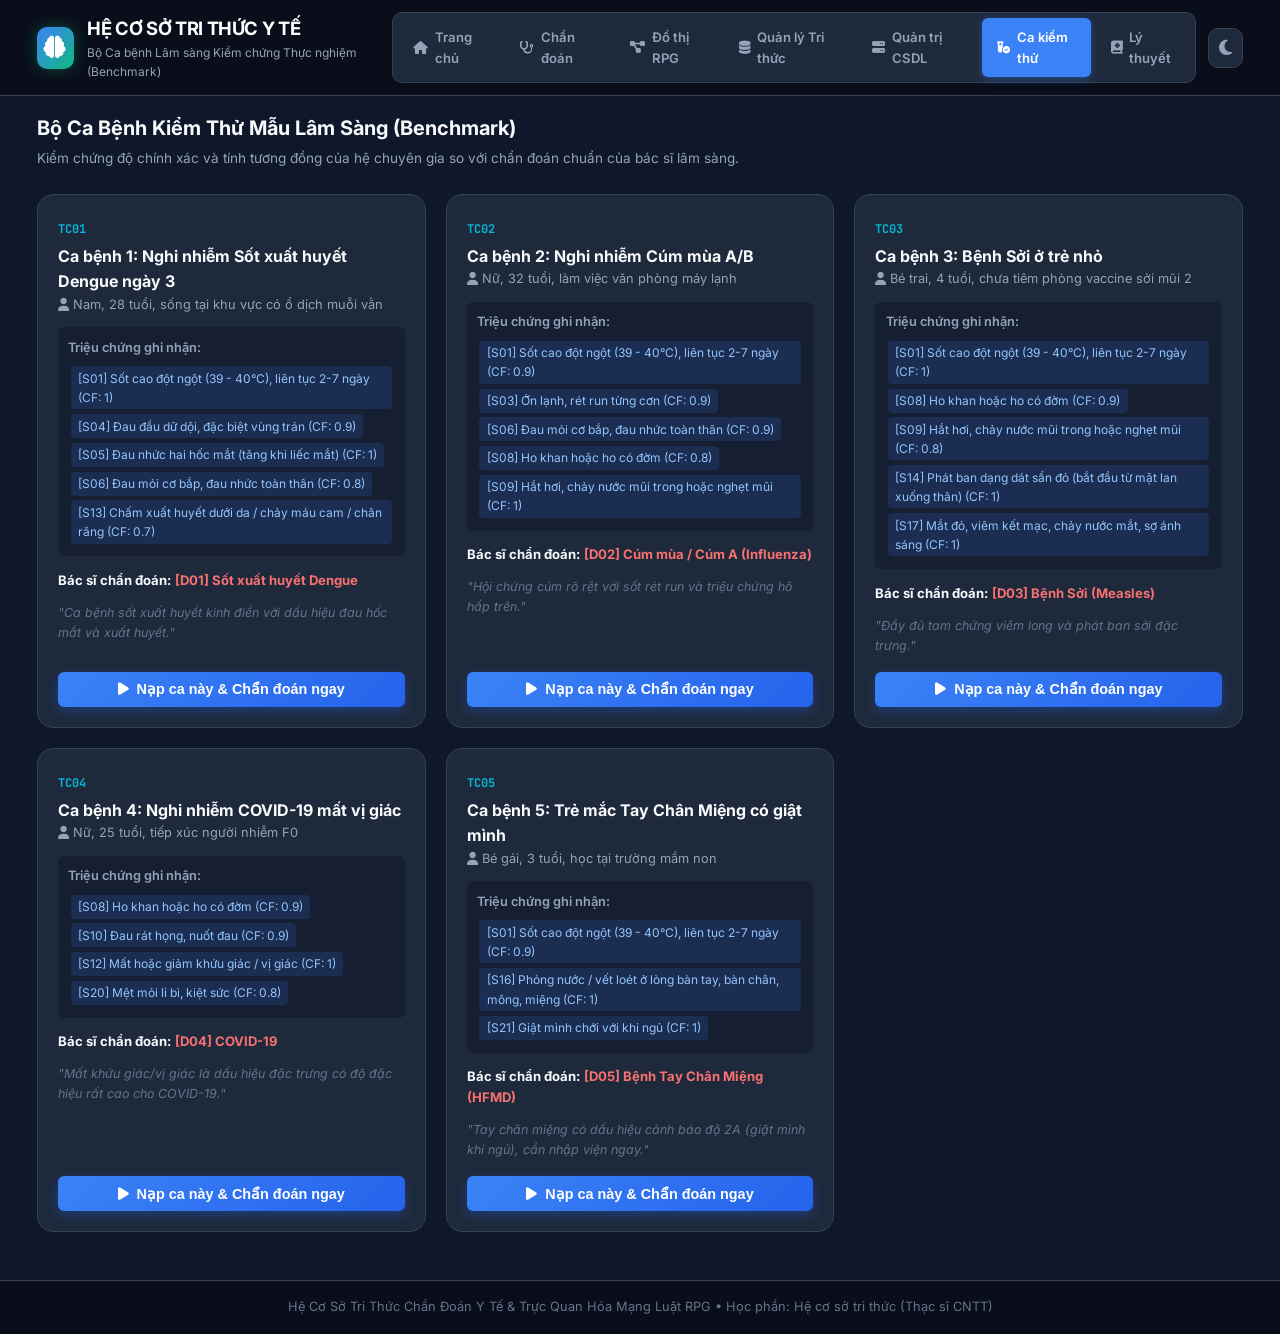
==== chuc_nang/ca_kiem_thu/ca_kiem_thu.html @ 0ede12bd "[fix] split folder" ====
<!DOCTYPE html>
<html lang="vi">
<head>
  <meta charset="UTF-8">
  <meta name="viewport" content="width=device-width, initial-scale=1.0">
  <title>Ca Bệnh Kiểm Thử Mẫu - Hệ Cơ Sở Tri Thức</title>
  
  <!-- FontAwesome Icons & CSS -->
  <link rel="stylesheet" href="https://cdnjs.cloudflare.com/ajax/libs/font-awesome/6.4.0/css/all.min.css">
  <link rel="stylesheet" href="../../css/tong_hop.css">
</head>
<body>

  <!-- ==================== APP HEADER ==================== -->
  <header class="app-header">
    <div class="header-container">
      <div class="brand-wrapper">
        <a href="../../index.html" style="text-decoration: none; display: flex; align-items: center; gap: 0.85rem;">
          <div class="brand-icon">
            <i class="fa-solid fa-brain"></i>
          </div>
          <div class="brand-text">
            <h1>HỆ CƠ SỞ TRI THỨC Y TẾ</h1>
            <p>Bộ Ca bệnh Lâm sàng Kiểm chứng Thực nghiệm (Benchmark)</p>
          </div>
        </a>
      </div>

      <div style="display: flex; align-items: center; gap: 0.75rem;">
        <nav class="nav-tabs">
          <a href="../../index.html" class="nav-btn">
            <i class="fa-solid fa-house"></i> Trang chủ
          </a>
          <a href="../chan_doan/chan_doan.html" class="nav-btn">
            <i class="fa-solid fa-stethoscope"></i> Chẩn đoán
          </a>
          <a href="../do_thi_rpg/do_thi_rpg.html" class="nav-btn">
            <i class="fa-solid fa-project-diagram"></i> Đồ thị RPG
          </a>
          <a href="../quan_ly_tri_thuc/quan_ly_tri_thuc.html" class="nav-btn">
            <i class="fa-solid fa-database"></i> Quản lý Tri thức
          </a>
          <a href="../quan_tri_csdl/quan_tri_csdl.html" class="nav-btn">
            <i class="fa-solid fa-server"></i> Quản trị CSDL
          </a>
          <a href="ca_kiem_thu.html" class="nav-btn active">
            <i class="fa-solid fa-vial-circle-check"></i> Ca kiểm thử
          </a>
          <a href="../ly_thuyet/ly_thuyet.html" class="nav-btn">
            <i class="fa-solid fa-book-medical"></i> Lý thuyết
          </a>
        </nav>

        <button id="btnThemeToggle" class="btn-theme-toggle" title="Chuyển đổi Chế độ Sáng / Tối">
          <i class="fa-solid fa-moon" id="themeToggleIcon"></i>
        </button>
      </div>
    </div>
  </header>

  <!-- ==================== MAIN CONTENT ==================== -->
  <main class="main-wrapper">
    <div style="margin-bottom: 1.5rem;">
      <h2 style="font-size: 1.25rem; font-weight: 700;">Bộ Ca Bệnh Kiểm Thử Mẫu Lâm Sàng (Benchmark)</h2>
      <p style="font-size: 0.85rem; color: var(--text-secondary); margin-top: 0.25rem;">
        Kiểm chứng độ chính xác và tính tương đồng của hệ chuyên gia so với chẩn đoán chuẩn của bác sĩ lâm sàng.
      </p>
    </div>

    <div class="test-cases-grid" id="testCasesContainer"></div>
  </main>

  <!-- ==================== FOOTER ==================== -->
  <footer class="app-footer">
    <p>Hệ Cơ Sở Tri Thức Chẩn Đoán Y Tế & Trực Quan Hóa Mạng Luật RPG • Học phần: Hệ cơ sở tri thức (Thạc sĩ CNTT)</p>
  </footer>

  <!-- ==================== SCRIPTS ==================== -->
  <script src="../../js/tien_ich_chung.js"></script>
  <script src="../../js/co_so_du_lieu/tri_thuc_mac_dinh.js"></script>
  <script src="../../js/co_so_du_lieu/dong_co_csdl.js"></script>
  <script src="../quan_ly_tri_thuc/mo_hinh_tri_thuc.js"></script>
  <script src="dieu_khien_kiem_thu.js"></script>

  <script>
    document.addEventListener("DOMContentLoaded", async () => {
      const dbEngine = new DatabaseEngine();
      try { await dbEngine.init(); } catch (e) {}

      const kbManager = new KnowledgeBaseManager(dbEngine);
      const testcasesController = new TestCasesController({
        kbManager,
        onLoadTestCase: (symptomsMap) => {
          // Lưu ca bệnh vào sessionStorage và chuyển trang
          sessionStorage.setItem("LOAD_TESTCASE_SYMPTOMS", JSON.stringify(symptomsMap));
          window.location.href = "../chan_doan/chan_doan.html";
        }
      });

      testcasesController.renderTestCases();
    });
  </script>
</body>
</html>
---- css/tong_hop.css ----
/* ==========================================================================
   TẬP HỢP TẤT CẢ ĐỊNH DẠNG CSS (CSS TỔNG HỢP)
   Tổ chức theo Kiến trúc Module Chức Năng Tiếng Việt
   ========================================================================== */

/* 1. Nền tảng dùng chung (Giao diện gốc, biến màu & thành phần dùng chung) */
@import url('nen_tang.css');
@import url('thanh_phan.css');

/* 2. Định dạng riêng biệt của từng màn hình / chức năng */
@import url('../chuc_nang/chan_doan/chan_doan.css');
@import url('../chuc_nang/do_thi_rpg/do_thi_rpg.css');
@import url('../chuc_nang/quan_ly_tri_thuc/quan_ly_tri_thuc.css');
@import url('../chuc_nang/quan_tri_csdl/quan_tri_csdl.css');
@import url('../chuc_nang/ca_kiem_thu/ca_kiem_thu.css');
@import url('../chuc_nang/ly_thuyet/ly_thuyet.css');
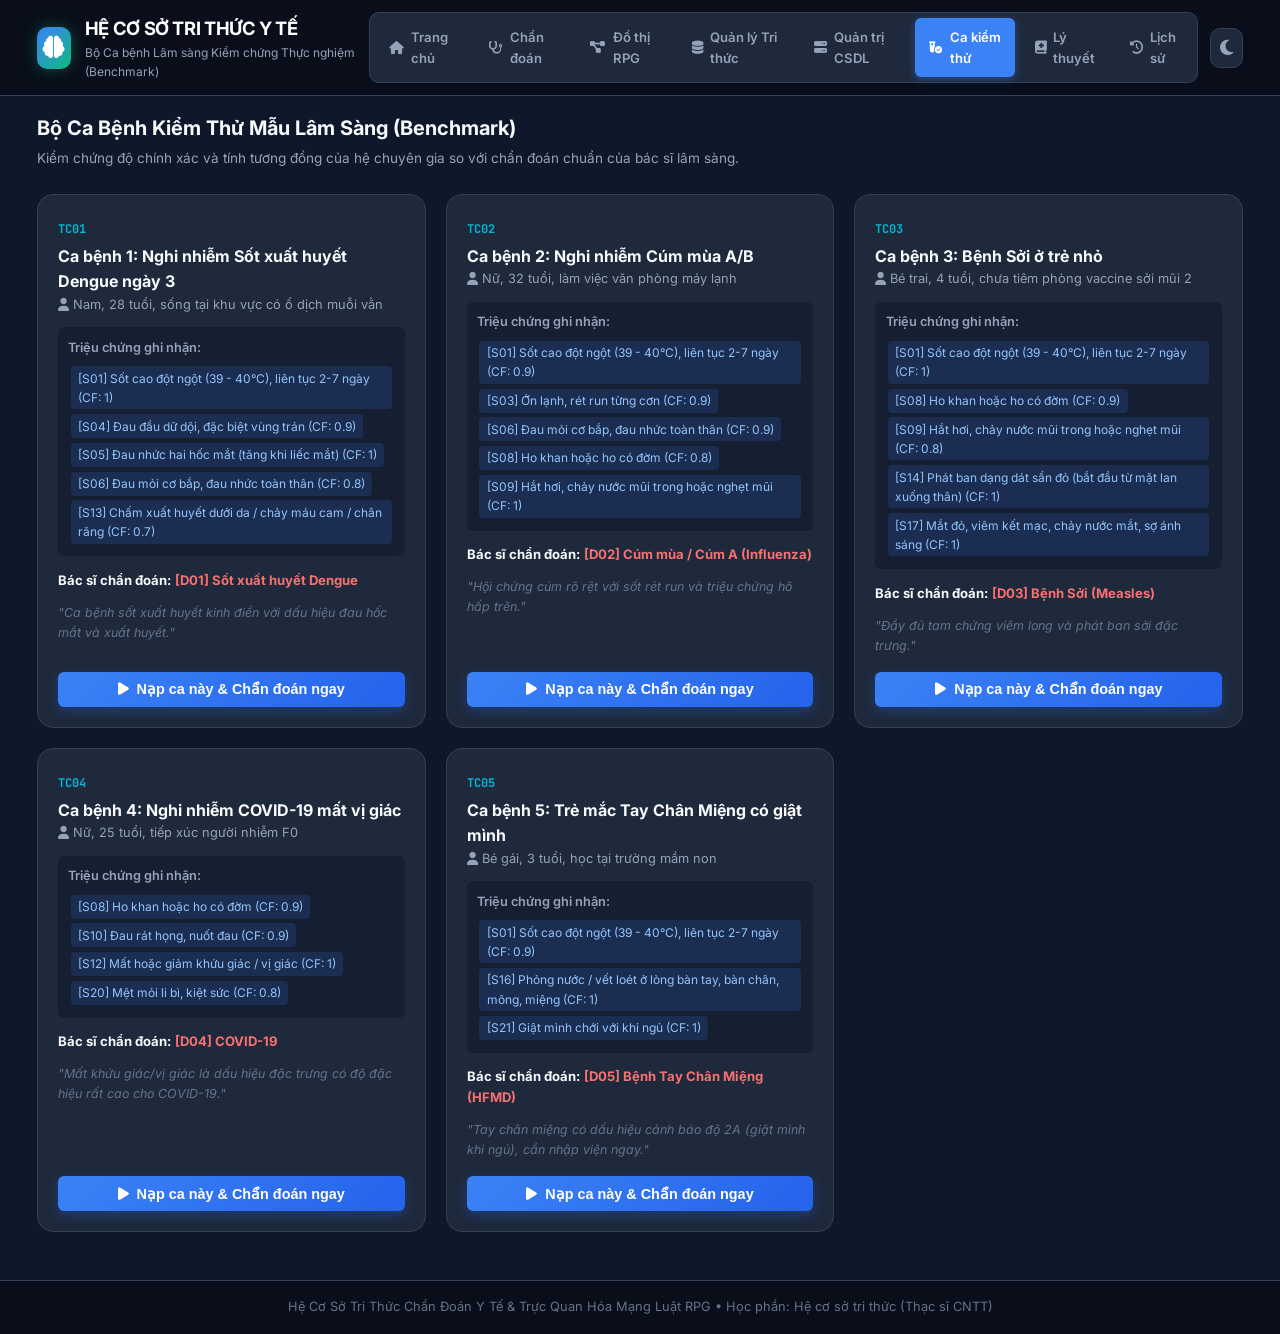
==== commit 52844ea6: "phien + lich lich_su_chan_doan" ====
--- a/chuc_nang/ca_kiem_thu/ca_kiem_thu.html
+++ b/chuc_nang/ca_kiem_thu/ca_kiem_thu.html
@@ -48,6 +48,9 @@
           </a>
           <a href="../ly_thuyet/ly_thuyet.html" class="nav-btn">
             <i class="fa-solid fa-book-medical"></i> Lý thuyết
+          </a>
+          <a href="../lich_su_chan_doan/lich_su_chan_doan.html" class="nav-btn">
+            <i class="fa-solid fa-clock-rotate-left"></i> Lịch sử
           </a>
         </nav>
 
--- a/css/tong_hop.css
+++ b/css/tong_hop.css
@@ -14,3 +14,4 @@
 @import url('../chuc_nang/quan_tri_csdl/quan_tri_csdl.css');
 @import url('../chuc_nang/ca_kiem_thu/ca_kiem_thu.css');
 @import url('../chuc_nang/ly_thuyet/ly_thuyet.css');
+@import url('../chuc_nang/lich_su_chan_doan/lich_su_chan_doan.css');
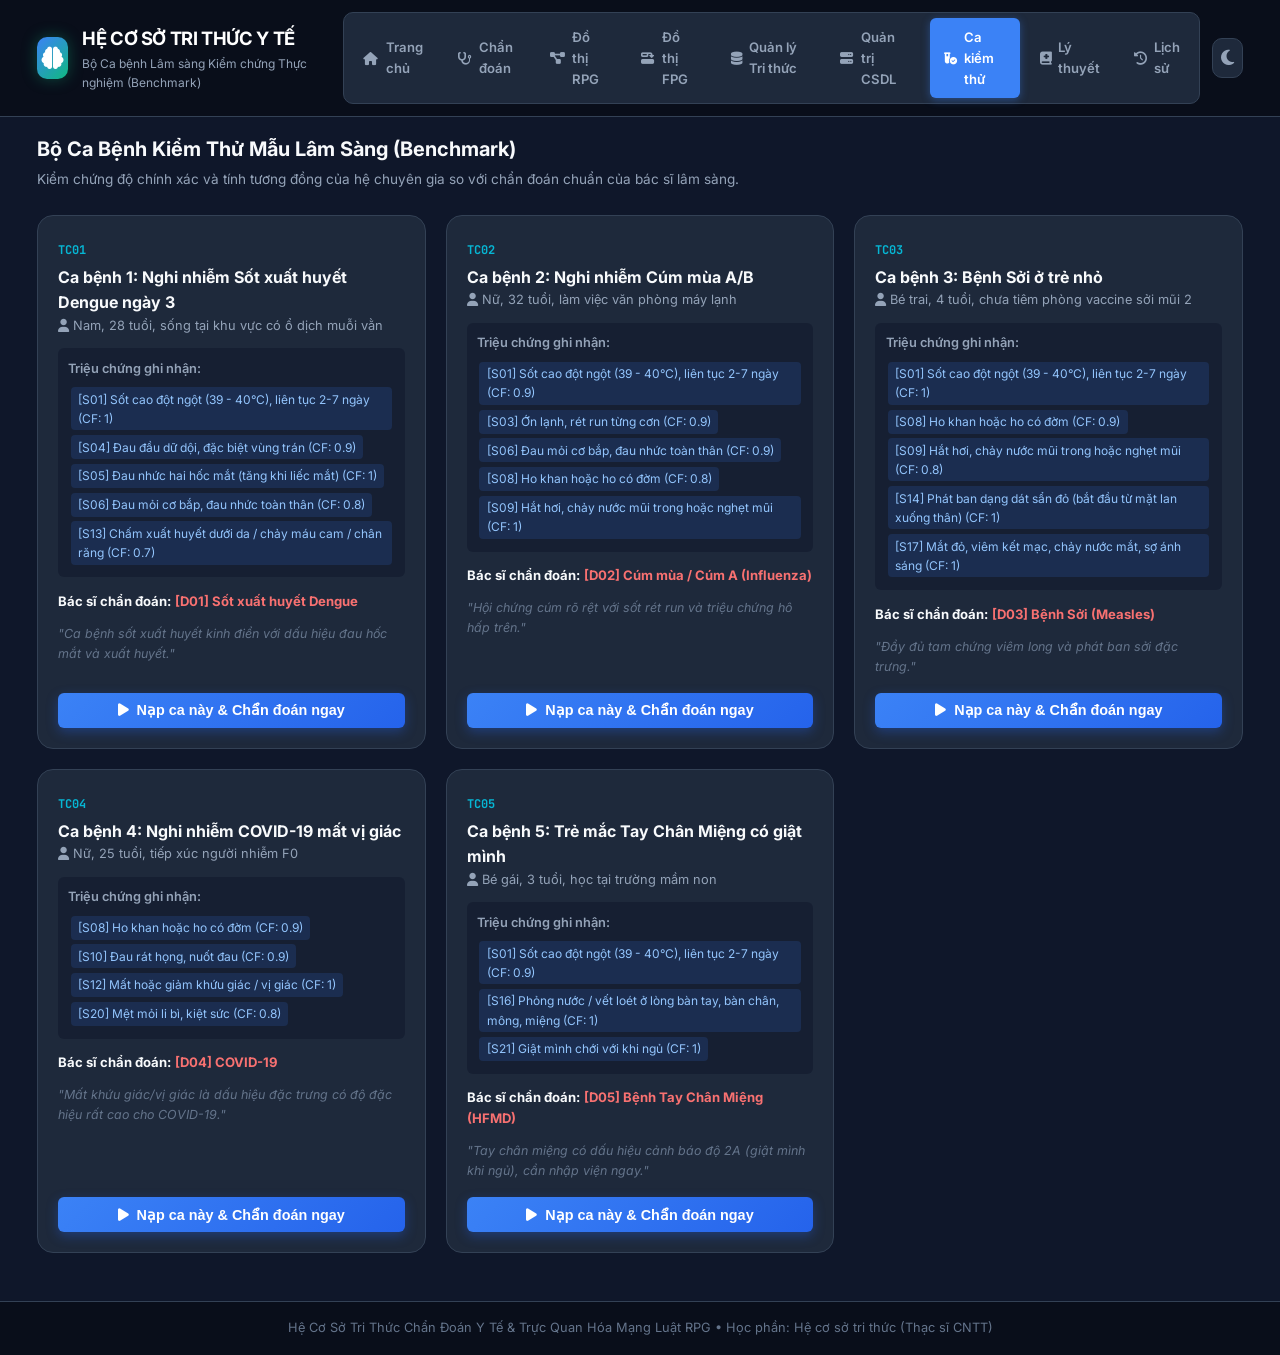
==== commit 8a9c68ab: "Thêm mới đồ thị fpg" ====
--- a/chuc_nang/ca_kiem_thu/ca_kiem_thu.html
+++ b/chuc_nang/ca_kiem_thu/ca_kiem_thu.html
@@ -36,6 +36,9 @@
           </a>
           <a href="../do_thi_rpg/do_thi_rpg.html" class="nav-btn">
             <i class="fa-solid fa-project-diagram"></i> Đồ thị RPG
+          </a>
+          <a href="../do_thi_fpg/do_thi_fpg.html" class="nav-btn">
+            <i class="fa-solid fa-diagram-successor"></i> Đồ thị FPG
           </a>
           <a href="../quan_ly_tri_thuc/quan_ly_tri_thuc.html" class="nav-btn">
             <i class="fa-solid fa-database"></i> Quản lý Tri thức
--- a/css/tong_hop.css
+++ b/css/tong_hop.css
@@ -10,6 +10,7 @@
 /* 2. Định dạng riêng biệt của từng màn hình / chức năng */
 @import url('../chuc_nang/chan_doan/chan_doan.css');
 @import url('../chuc_nang/do_thi_rpg/do_thi_rpg.css');
+@import url('../chuc_nang/do_thi_fpg/do_thi_fpg.css');
 @import url('../chuc_nang/quan_ly_tri_thuc/quan_ly_tri_thuc.css');
 @import url('../chuc_nang/quan_tri_csdl/quan_tri_csdl.css');
 @import url('../chuc_nang/ca_kiem_thu/ca_kiem_thu.css');
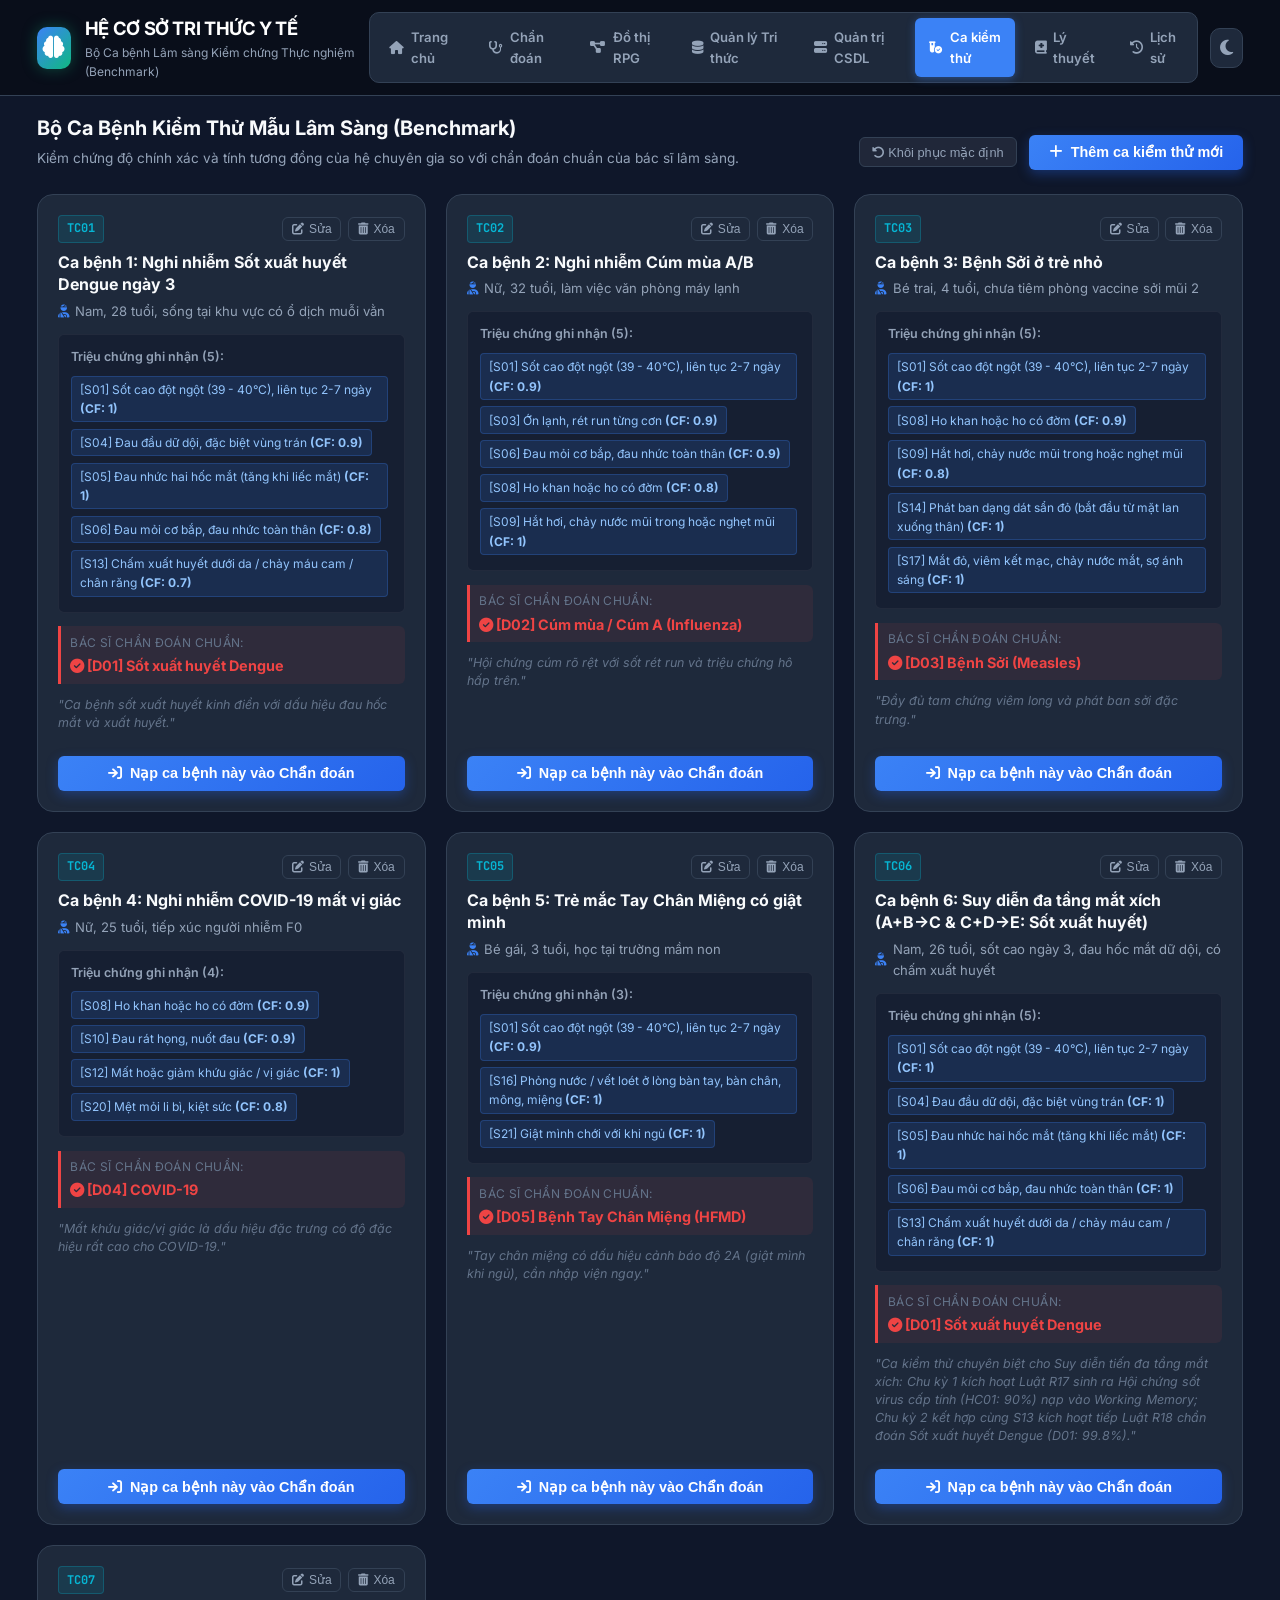
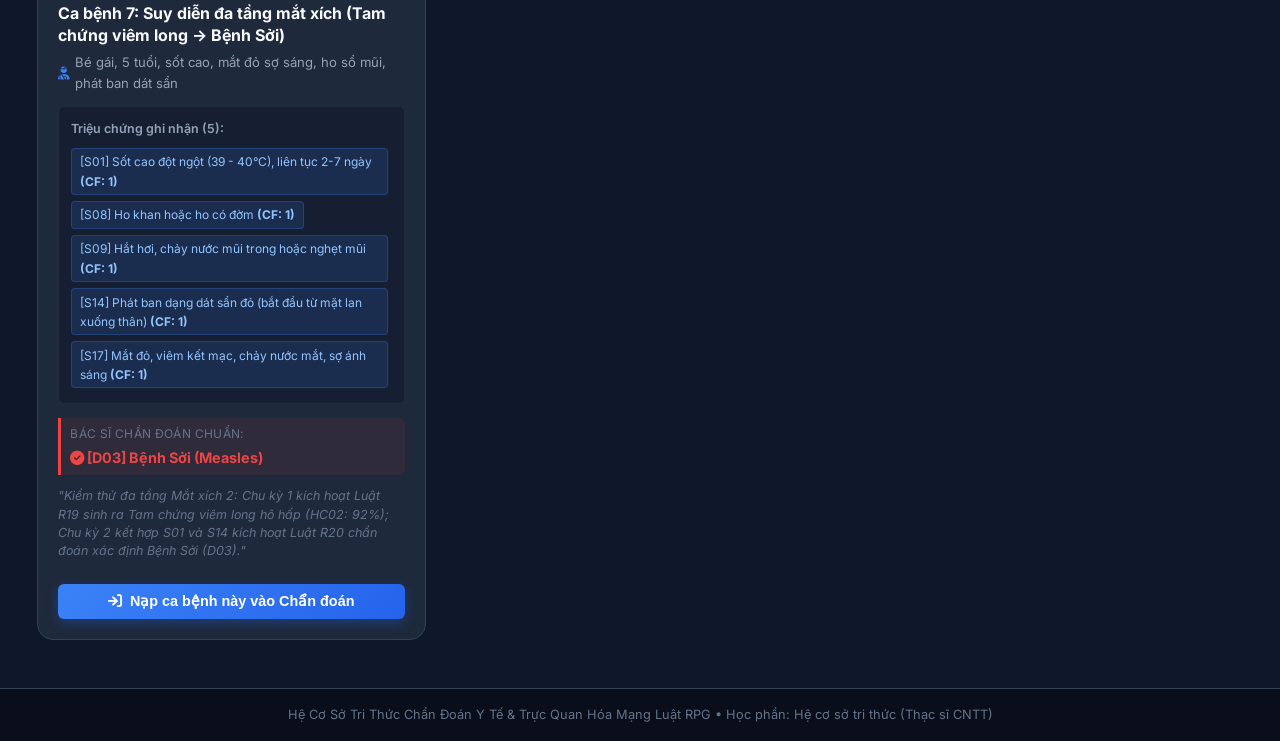
==== commit 409007ba: "update Ca mẫu (Ca kiểm thử) +  Bỏ Chẩn đoán ngay" ====
--- a/chuc_nang/ca_kiem_thu/ca_kiem_thu.html
+++ b/chuc_nang/ca_kiem_thu/ca_kiem_thu.html
@@ -37,9 +37,6 @@
           <a href="../do_thi_rpg/do_thi_rpg.html" class="nav-btn">
             <i class="fa-solid fa-project-diagram"></i> Đồ thị RPG
           </a>
-          <a href="../do_thi_fpg/do_thi_fpg.html" class="nav-btn">
-            <i class="fa-solid fa-diagram-successor"></i> Đồ thị FPG
-          </a>
           <a href="../quan_ly_tri_thuc/quan_ly_tri_thuc.html" class="nav-btn">
             <i class="fa-solid fa-database"></i> Quản lý Tri thức
           </a>
@@ -66,15 +63,99 @@
 
   <!-- ==================== MAIN CONTENT ==================== -->
   <main class="main-wrapper">
-    <div style="margin-bottom: 1.5rem;">
-      <h2 style="font-size: 1.25rem; font-weight: 700;">Bộ Ca Bệnh Kiểm Thử Mẫu Lâm Sàng (Benchmark)</h2>
-      <p style="font-size: 0.85rem; color: var(--text-secondary); margin-top: 0.25rem;">
-        Kiểm chứng độ chính xác và tính tương đồng của hệ chuyên gia so với chẩn đoán chuẩn của bác sĩ lâm sàng.
-      </p>
+    <div style="display: flex; justify-content: space-between; align-items: flex-end; margin-bottom: 1.5rem; flex-wrap: wrap; gap: 1rem;">
+      <div>
+        <h2 style="font-size: 1.25rem; font-weight: 700;">Bộ Ca Bệnh Kiểm Thử Mẫu Lâm Sàng (Benchmark)</h2>
+        <p style="font-size: 0.85rem; color: var(--text-secondary); margin-top: 0.25rem;">
+          Kiểm chứng độ chính xác và tính tương đồng của hệ chuyên gia so với chẩn đoán chuẩn của bác sĩ lâm sàng.
+        </p>
+      </div>
+      <div style="display: flex; gap: 0.75rem; align-items: center;">
+        <button id="btnResetTestCases" class="btn-secondary" title="Khôi phục danh sách ca mẫu về mặc định">
+          <i class="fa-solid fa-rotate-left"></i> Khôi phục mặc định
+        </button>
+        <button id="btnOpenAddTestCaseModal" class="btn-primary">
+          <i class="fa-solid fa-plus"></i> Thêm ca kiểm thử mới
+        </button>
+      </div>
     </div>
 
     <div class="test-cases-grid" id="testCasesContainer"></div>
   </main>
+
+  <!-- ==================== MODAL: THÊM / SỬA CA KIỂM THỬ ==================== -->
+  <div id="modalTestCaseForm" class="modal-backdrop">
+    <div class="modal-card" style="max-width: 720px;">
+      <div class="modal-header">
+        <div class="modal-title">
+          <i class="fa-solid fa-vial-circle-check" style="color: var(--color-primary);"></i>
+          <span id="modalTcTitle">Thêm Ca Bệnh Kiểm Thử Mới</span>
+        </div>
+        <button class="modal-close-btn" data-close="modalTestCaseForm">&times;</button>
+      </div>
+
+      <form id="formTestCase" onsubmit="return false;">
+        <div class="modal-form-grid">
+          <div class="form-group">
+            <label class="form-label" for="tcFormId">Mã Ca Kiểm Thử (ID)</label>
+            <input type="text" id="tcFormId" class="form-control" placeholder="Tự sinh (VD: TC06)" />
+            <small style="font-size: 0.72rem; color: var(--text-muted);">Để trống hệ thống sẽ tự động tạo mã kế tiếp</small>
+          </div>
+
+          <div class="form-group">
+            <label class="form-label" for="tcFormDisease">Chẩn Đoán Kết Luận Chuẩn (Bác sĩ) <span style="color: #ef4444;">*</span></label>
+            <select id="tcFormDisease" class="form-control" required></select>
+          </div>
+        </div>
+
+        <div class="form-group">
+          <label class="form-label" for="tcFormName">Tên Ca Bệnh Lâm Sàng <span style="color: #ef4444;">*</span></label>
+          <input type="text" id="tcFormName" class="form-control" placeholder="VD: Ca bệnh 6: Nghi nhiễm Sốt Rét thể ác tính" required />
+        </div>
+
+        <div class="form-group">
+          <label class="form-label" for="tcFormPatient">Thông Tin / Dịch Tễ Bệnh Nhân</label>
+          <input type="text" id="tcFormPatient" class="form-control" placeholder="VD: Nam, 35 tuổi, vừa trở về từ vùng rừng rậm Tây Nguyên" />
+        </div>
+
+        <div class="form-group">
+          <label class="form-label" for="tcFormNote">Ghi Chú Lâm Sàng / Lập Luận Y Khoa</label>
+          <textarea id="tcFormNote" class="form-control" rows="2" placeholder="Ghi chú về triệu chứng khu biệt, diễn tiến hoặc lưu ý cận lâm sàng..."></textarea>
+        </div>
+
+        <!-- SYMPTOM PICKER -->
+        <div class="form-group">
+          <div style="display: flex; justify-content: space-between; align-items: center; margin-bottom: 0.35rem;">
+            <label class="form-label" style="margin-bottom: 0;">
+              Danh Sách Triệu Chứng Lâm Sàng <span style="color: #ef4444;">*</span>
+            </label>
+            <span id="tcSelectedCountBadge" class="badge badge-medium">Đã chọn: 0</span>
+          </div>
+
+          <div class="symptom-picker-container">
+            <div class="symptom-picker-header">
+              <div style="position: relative; flex: 1;">
+                <i class="fa-solid fa-magnifying-glass" style="position: absolute; left: 0.65rem; top: 50%; transform: translateY(-50%); font-size: 0.8rem; color: var(--text-muted);"></i>
+                <input type="text" id="tcSymptomSearch" class="form-control" style="padding-left: 2rem; font-size: 0.8rem;" placeholder="Tìm kiếm nhanh triệu chứng..." />
+              </div>
+              <select id="tcCategoryFilter" class="form-control" style="width: auto; max-width: 170px; font-size: 0.8rem;">
+                <option value="all">Tất cả nhóm</option>
+              </select>
+            </div>
+
+            <div class="symptom-picker-list" id="tcSymptomsList"></div>
+          </div>
+        </div>
+
+        <div style="display: flex; justify-content: flex-end; gap: 0.75rem; margin-top: 1.5rem; padding-top: 1rem; border-top: 1px solid var(--border-color);">
+          <button type="button" class="btn-secondary modal-close-btn" data-close="modalTestCaseForm">Hủy bỏ</button>
+          <button type="button" id="btnSaveTestCase" class="btn-primary">
+            <i class="fa-solid fa-floppy-disk"></i> Lưu ca kiểm thử
+          </button>
+        </div>
+      </form>
+    </div>
+  </div>
 
   <!-- ==================== FOOTER ==================== -->
   <footer class="app-footer">
@@ -103,7 +184,7 @@
         }
       });
 
-      testcasesController.renderTestCases();
+      testcasesController.init();
     });
   </script>
 </body>
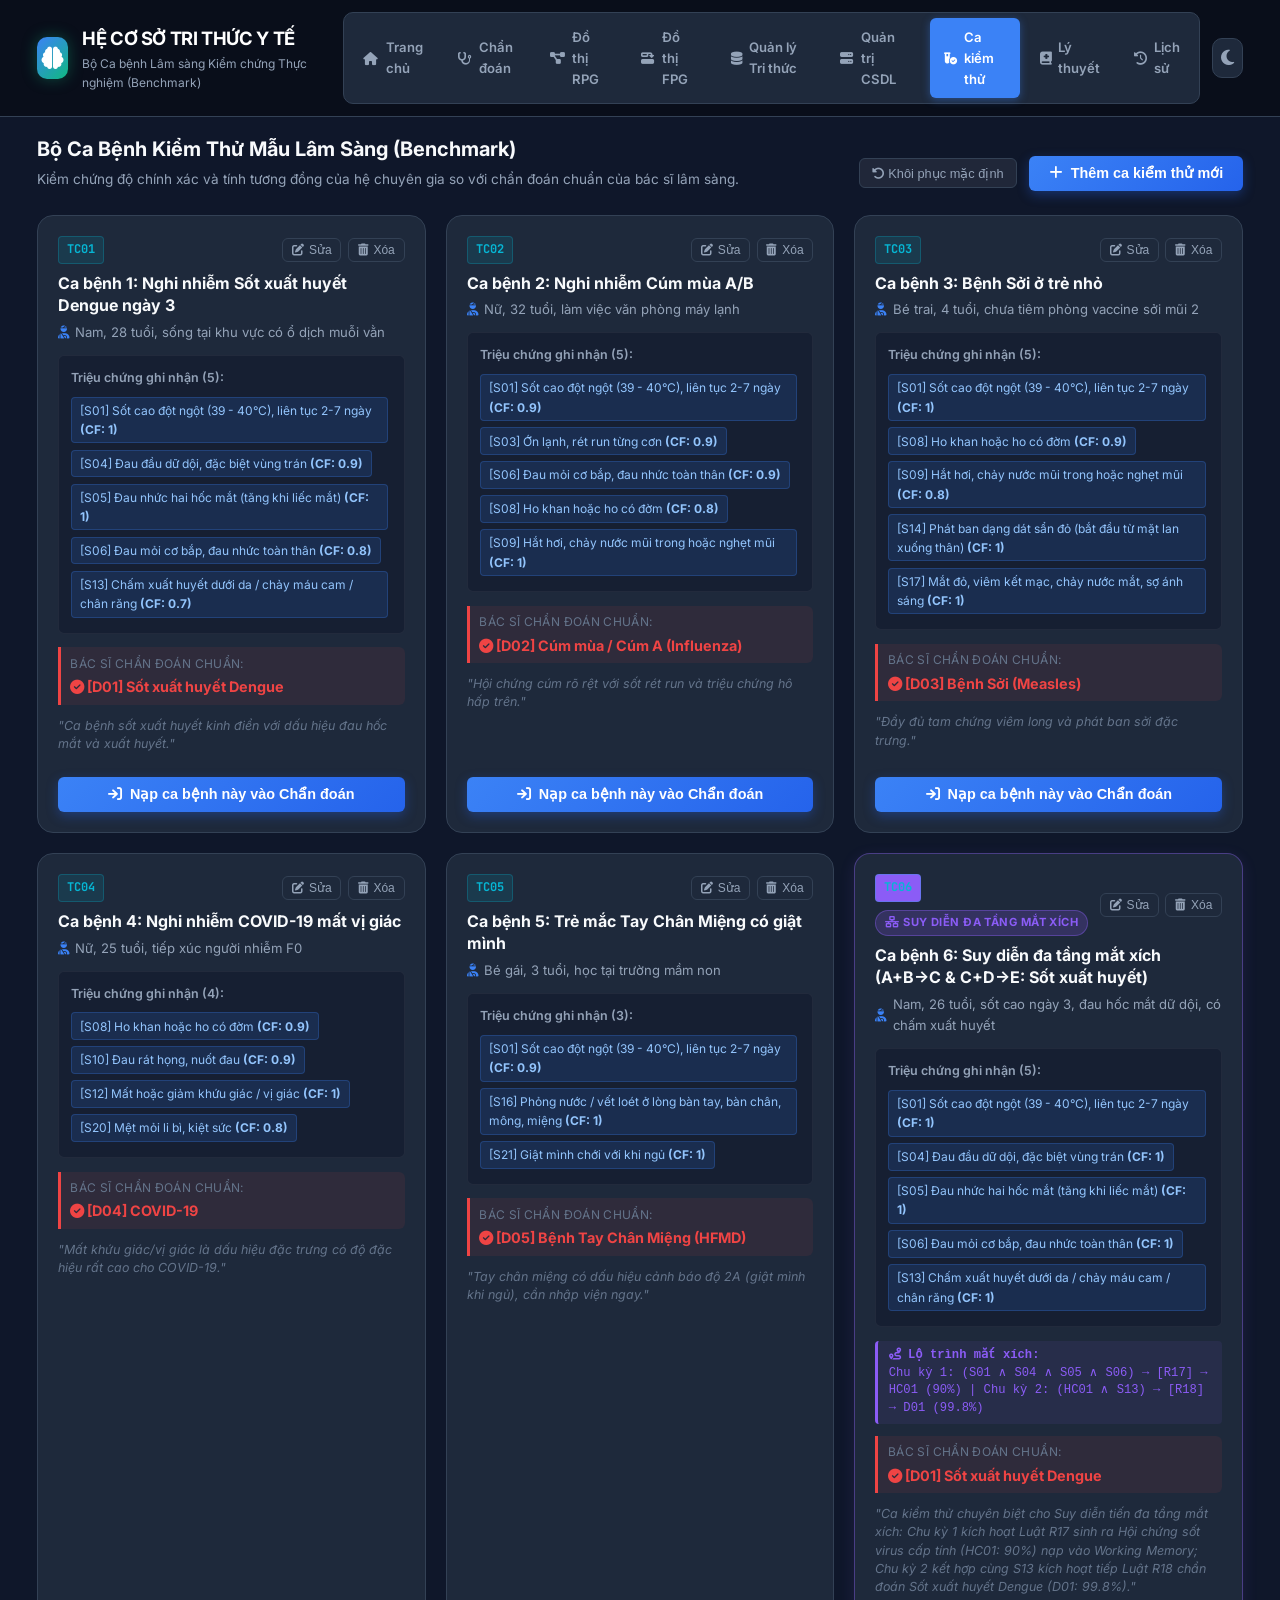
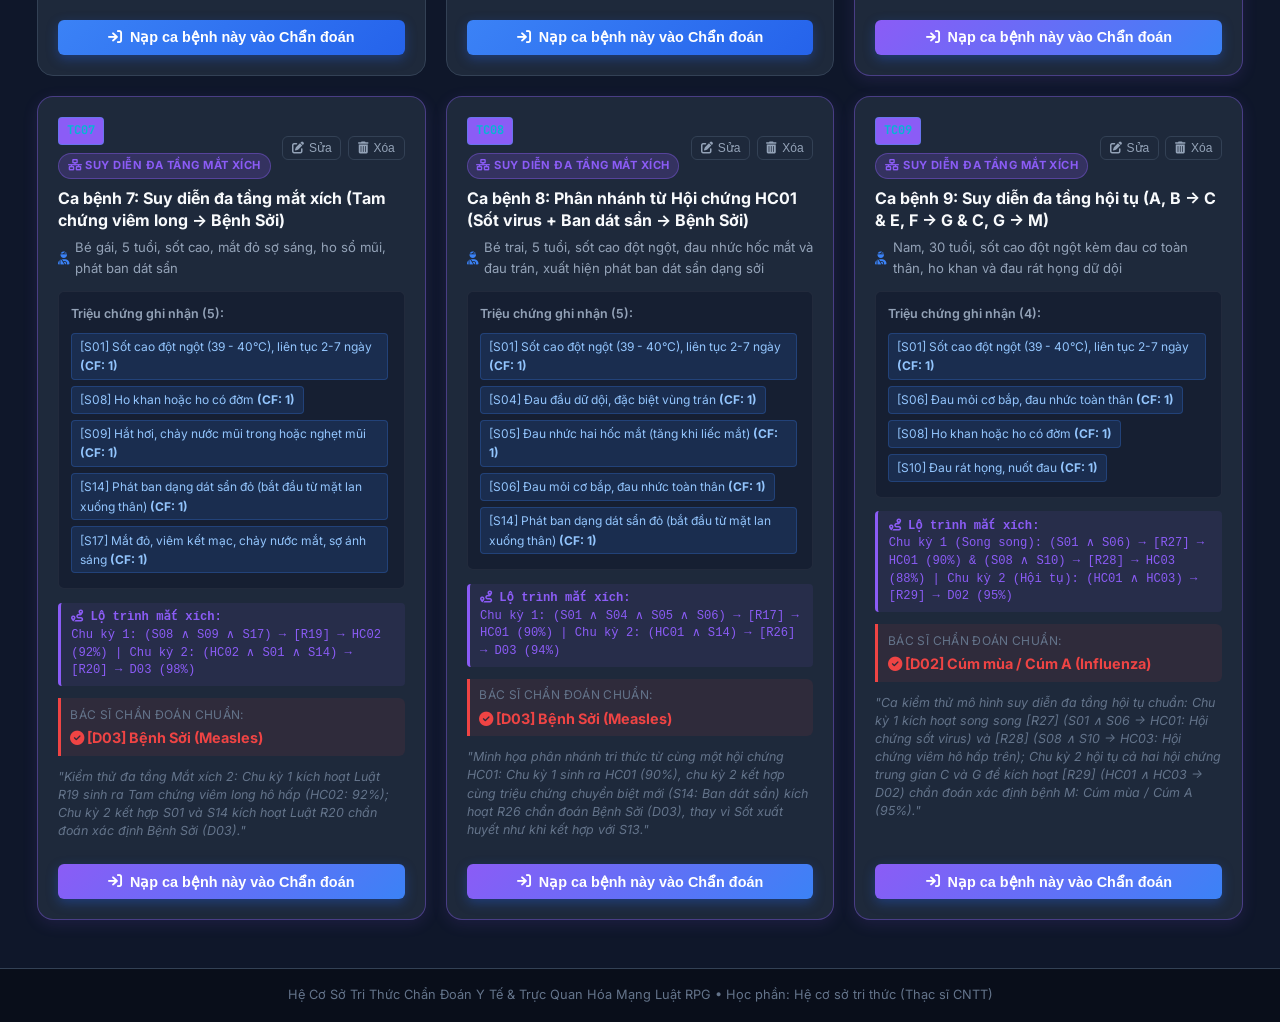
==== commit 67e7142a: "Merge branch 'origin/main' into tienda: resolve conflicts in dieu_khien_kiem_thu.js and mo_hinh_tri_" ====
--- a/chuc_nang/ca_kiem_thu/ca_kiem_thu.html
+++ b/chuc_nang/ca_kiem_thu/ca_kiem_thu.html
@@ -36,6 +36,9 @@
           </a>
           <a href="../do_thi_rpg/do_thi_rpg.html" class="nav-btn">
             <i class="fa-solid fa-project-diagram"></i> Đồ thị RPG
+          </a>
+          <a href="../do_thi_fpg/do_thi_fpg.html" class="nav-btn">
+            <i class="fa-solid fa-diagram-successor"></i> Đồ thị FPG
           </a>
           <a href="../quan_ly_tri_thuc/quan_ly_tri_thuc.html" class="nav-btn">
             <i class="fa-solid fa-database"></i> Quản lý Tri thức
